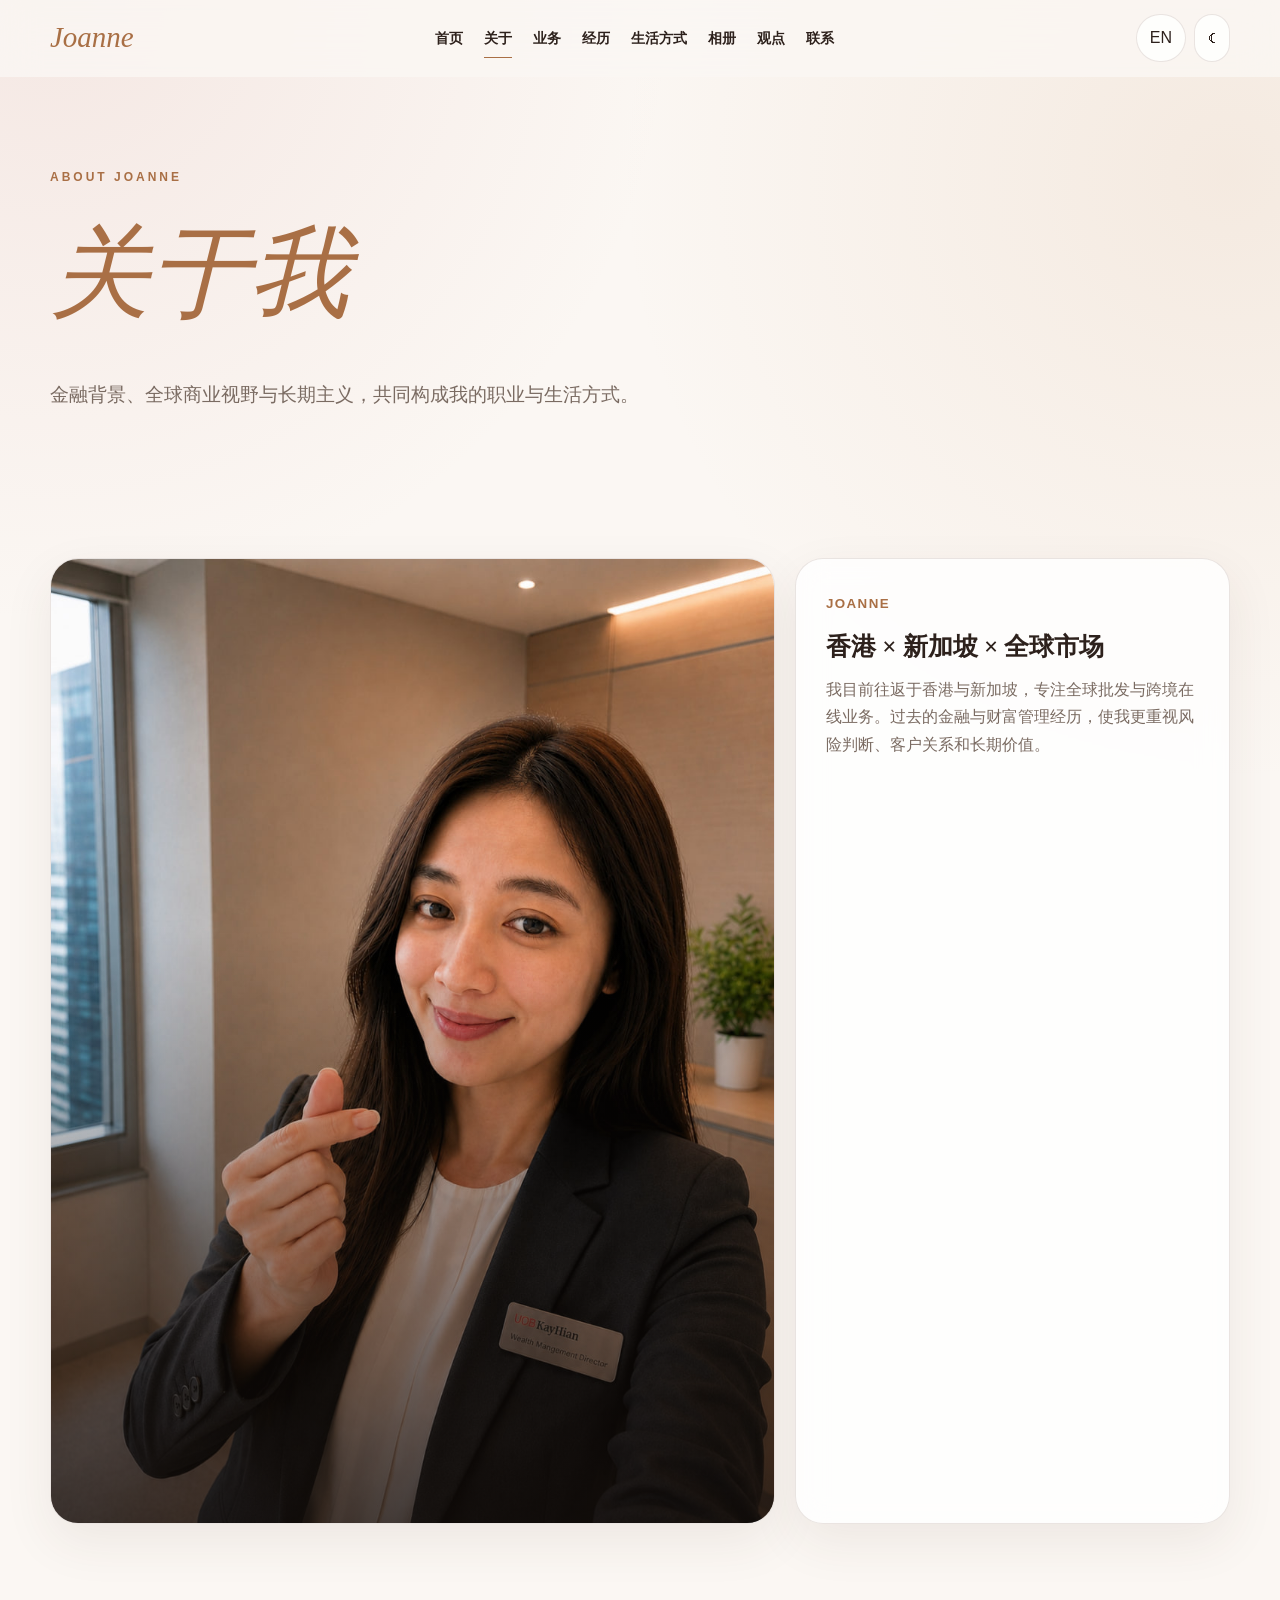
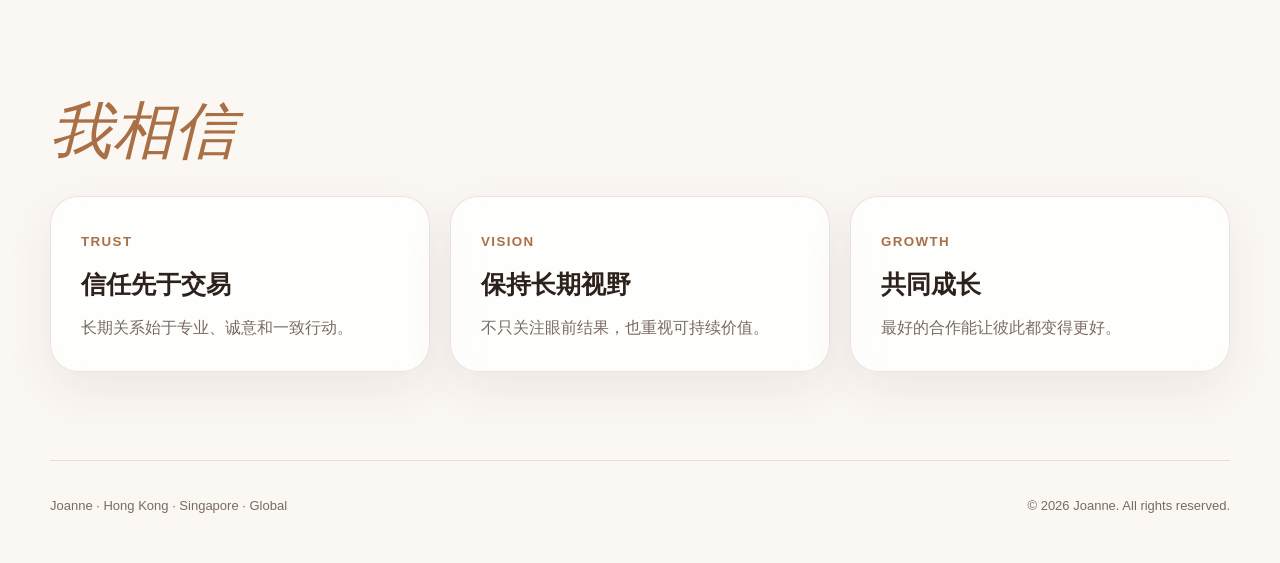
==== about/index.html @ 50d69a50 "Add files via upload" ====
<!doctype html><html lang="zh-CN" data-theme="light"><head><meta charset="utf-8"><meta name="viewport" content="width=device-width,initial-scale=1">
<meta name="description" content="Joanne personal brand website"><title>Joanne | About</title>
<link rel="stylesheet" href="../assets/css/style.css"></head><body>
<div class="loader"><div class="mark">Joanne</div></div>
<header class="site-header"><div class="shell header-inner">
<a class="logo" href="../">Joanne</a><nav class="nav"><a class="" href="../"><span class="zh">首页</span><span class="en">Home</span></a><a class="active" href="../about/"><span class="zh">关于</span><span class="en">About</span></a><a class="" href="../business/"><span class="zh">业务</span><span class="en">Business</span></a><a class="" href="../journey/"><span class="zh">经历</span><span class="en">Journey</span></a><a class="" href="../lifestyle/"><span class="zh">生活方式</span><span class="en">Lifestyle</span></a><a class="" href="../gallery/"><span class="zh">相册</span><span class="en">Gallery</span></a><a class="" href="../journal/"><span class="zh">观点</span><span class="en">Journal</span></a><a class="" href="../contact/"><span class="zh">联系</span><span class="en">Contact</span></a></nav>
<div class="tools"><button class="tool" data-lang-toggle>EN</button><button class="tool" data-theme-toggle>☾</button></div>
</div></header>
<main><div class="shell">
<section class="page-hero reveal"><div class="eyebrow">About Joanne</div><h1 class="zh">关于我</h1><h1 class="en">About Me</h1><p class="zh">金融背景、全球商业视野与长期主义，共同构成我的职业与生活方式。</p><p class="en">A finance background, global business perspective and long-term thinking shape both my work and lifestyle.</p></section>
<section class="reveal"><div class="editorial"><div class="panel editorial-main"><img src="../assets/images/profile-original.jpg"></div><div class="panel card"><small>Joanne</small><h3 class="zh">香港 × 新加坡 × 全球市场</h3><h3 class="en">Hong Kong × Singapore × Global Markets</h3><p class="zh">我目前往返于香港与新加坡，专注全球批发与跨境在线业务。过去的金融与财富管理经历，使我更重视风险判断、客户关系和长期价值。</p><p class="en">I am currently based between Hong Kong and Singapore, focusing on global wholesale and cross-border online business. My experience in finance and wealth management shaped the way I approach risk, relationships and long-term value.</p></div></div></section>
<section class="reveal"><div class="section-head"><h2 class="zh">我相信</h2><h2 class="en">What I Believe</h2></div><div class="grid3"><div class="panel card"><small>Trust</small><h3 class="zh">信任先于交易</h3><h3 class="en">Trust Before Transactions</h3><p class="zh">长期关系始于专业、诚意和一致行动。</p><p class="en">Long-term relationships begin with professionalism, sincerity and consistency.</p></div><div class="panel card"><small>Vision</small><h3 class="zh">保持长期视野</h3><h3 class="en">Think Long Term</h3><p class="zh">不只关注眼前结果，也重视可持续价值。</p><p class="en">Looking beyond immediate results toward sustainable value.</p></div><div class="panel card"><small>Growth</small><h3 class="zh">共同成长</h3><h3 class="en">Grow Together</h3><p class="zh">最好的合作能让彼此都变得更好。</p><p class="en">The best partnerships help both sides become stronger.</p></div></div></section>
</div></main>
<footer class="shell"><div>Joanne · Hong Kong · Singapore · Global</div><div>© 2026 Joanne. All rights reserved.</div></footer>
<div class="modal"><button>×</button><img alt="Preview"></div>
<script src="../assets/js/site.js"></script></body></html>
---- assets/css/style.css ----
:root{
  --bg:#fbf7f3;--surface:#ffffffcc;--surface2:#f2ebe5;--text:#2d211c;--muted:#7a6b62;
  --line:rgba(91,60,43,.13);--accent:#a96f45;--accent2:#d2a57e;--rose:#d8a29c;
  --shadow:0 24px 70px rgba(72,47,33,.14);--radius:28px
}
html[data-theme="dark"]{
  --bg:#1c1715;--surface:#2a231fee;--surface2:#302723;--text:#f7eee8;--muted:#cbb9ad;
  --line:rgba(255,255,255,.12);--accent:#d4a27a;--accent2:#b77b55;--rose:#c98f88;
  --shadow:0 25px 70px rgba(0,0,0,.42)
}
*{box-sizing:border-box}html{scroll-behavior:smooth}body{
  margin:0;background:
  radial-gradient(circle at 4% 0%,rgba(216,162,156,.18),transparent 25%),
  radial-gradient(circle at 96% 8%,rgba(210,165,126,.16),transparent 26%),var(--bg);
  color:var(--text);font-family:Inter,-apple-system,BlinkMacSystemFont,"Segoe UI","PingFang SC","Microsoft YaHei",sans-serif;
  line-height:1.72;transition:.3s
}
body.lang-en .zh{display:none!important}body:not(.lang-en) .en{display:none!important}
a{text-decoration:none;color:inherit}img{max-width:100%;display:block}button{font:inherit}
.shell{width:min(1180px,calc(100% - 34px));margin:auto}
.loader{position:fixed;inset:0;z-index:999;background:var(--bg);display:grid;place-items:center;transition:.65s}
.loader.hide{opacity:0;visibility:hidden}.loader .mark{font-family:Georgia,serif;font-size:clamp(52px,8vw,96px);font-style:italic;color:var(--accent)}
.site-header{position:sticky;top:0;z-index:100;background:color-mix(in srgb,var(--bg) 82%,transparent);backdrop-filter:blur(18px);border-bottom:1px solid transparent}
.site-header.scrolled{border-color:var(--line)}
.header-inner{height:76px;display:flex;align-items:center;justify-content:space-between;gap:22px}
.logo{font-family:Georgia,serif;font-size:29px;color:var(--accent);font-style:italic}
.nav{display:flex;gap:21px;font-size:14px;font-weight:650}.nav a{position:relative}.nav a:after{content:"";position:absolute;left:0;right:100%;bottom:-8px;height:1px;background:var(--accent);transition:.25s}.nav a:hover:after,.nav a.active:after{right:0}
.tools{display:flex;gap:8px}.tool{border:1px solid var(--line);background:var(--surface);color:var(--text);padding:9px 13px;border-radius:999px;cursor:pointer}
.mobile-menu{display:none}
.hero{min-height:calc(100vh - 76px);display:grid;grid-template-columns:1fr 1fr;gap:50px;align-items:center;padding:52px 0 74px}
.eyebrow{text-transform:uppercase;letter-spacing:3px;font-size:12px;font-weight:800;color:var(--accent)}
h1,h2,h3{font-family:Georgia,serif}.hero h1{font-size:clamp(74px,10vw,132px);font-weight:500;font-style:italic;line-height:.9;color:var(--accent);margin:14px 0}
.kicker{font-family:Georgia,serif;font-size:25px;font-style:italic;color:var(--accent2)}
.lead{font-size:19px;color:var(--muted);max-width:650px}
.actions{display:flex;gap:12px;flex-wrap:wrap;margin-top:27px}
.btn{display:inline-flex;align-items:center;justify-content:center;padding:13px 22px;border:1px solid var(--line);border-radius:999px;font-weight:750;transition:.25s}.btn:hover{transform:translateY(-3px);box-shadow:0 14px 30px rgba(56,35,24,.14)}
.btn.primary{background:linear-gradient(135deg,var(--accent2),var(--accent));color:white;border-color:transparent}
.hero-media{position:relative}.hero-photo{min-height:650px;border-radius:42px;overflow:hidden;box-shadow:var(--shadow);position:relative;background:#d8c0b2}.hero-photo img{position:absolute;inset:0;width:100%;height:100%;object-fit:cover}.hero-photo:after{content:"";position:absolute;inset:45% 0 0;background:linear-gradient(transparent,rgba(24,15,11,.6))}
.caption{position:absolute;z-index:2;left:26px;right:26px;bottom:23px;color:#fff}.caption b{font-family:Georgia,serif;font-size:28px;font-weight:500}.caption span{display:block;font-size:12px;letter-spacing:1.5px;text-transform:uppercase;opacity:.86}
.orb{position:absolute;border-radius:50%;z-index:-1}.orb.a{width:180px;height:180px;background:rgba(216,162,156,.28);right:-50px;top:-30px}.orb.b{width:120px;height:120px;background:rgba(210,165,126,.28);left:-38px;bottom:80px}
.stats{display:grid;grid-template-columns:repeat(4,1fr);gap:1px;background:var(--line);border:1px solid var(--line);border-radius:26px;overflow:hidden;box-shadow:var(--shadow);margin-top:-40px;position:relative;z-index:3}
.stat{padding:25px 16px;background:var(--surface);text-align:center}.stat b{display:block;font-family:Georgia,serif;font-size:20px}.stat span{font-size:13px;color:var(--muted)}
section{padding:88px 0}.section-head{display:flex;justify-content:space-between;align-items:end;gap:30px;margin-bottom:34px}.section-head h2{font-size:clamp(39px,5vw,62px);font-weight:500;font-style:italic;color:var(--accent);margin:0;line-height:1}.section-head p{max-width:560px;color:var(--muted);margin:0}
.panel{background:var(--surface);border:1px solid var(--line);border-radius:var(--radius);box-shadow:0 18px 50px rgba(72,47,33,.08);backdrop-filter:blur(15px)}
.grid3{display:grid;grid-template-columns:repeat(3,1fr);gap:20px}.card{padding:30px;transition:.3s}.card:hover{transform:translateY(-7px);box-shadow:var(--shadow)}.card small{color:var(--accent);text-transform:uppercase;letter-spacing:1.4px;font-weight:800}.card h3{font-size:25px;margin:8px 0}.card p{color:var(--muted);margin:0}
.editorial{display:grid;grid-template-columns:1.25fr .75fr;gap:20px}.editorial-main{min-height:560px;overflow:hidden;position:relative}.editorial-main img,.tile img{width:100%;height:100%;object-fit:cover}.editorial-side{display:grid;gap:20px}.tile{position:relative;min-height:270px;overflow:hidden}.tile:after,.editorial-main:after{content:"";position:absolute;inset:38% 0 0;background:linear-gradient(transparent,rgba(18,12,9,.74))}.tile-label{position:absolute;z-index:2;left:22px;bottom:18px;color:white}.tile-label b{font-family:Georgia,serif;font-size:25px}.tile-label span{display:block;font-size:12px;opacity:.85}
.full-bleed{position:relative;min-height:520px;border-radius:36px;overflow:hidden;box-shadow:var(--shadow)}.full-bleed img{position:absolute;width:100%;height:100%;object-fit:cover;filter:brightness(.72)}.full-copy{position:absolute;inset:0;display:grid;place-items:center;text-align:center;color:#fff;padding:30px}.full-copy h2{font-size:clamp(42px,6vw,72px);font-weight:500;font-style:italic;margin:0}.full-copy p{max-width:680px}
.mosaic{display:grid;grid-template-columns:repeat(12,1fr);grid-auto-rows:95px;gap:14px}.mosaic figure{margin:0;border-radius:24px;overflow:hidden;position:relative;cursor:pointer;box-shadow:0 14px 34px rgba(52,30,20,.12)}.mosaic img{width:100%;height:100%;object-fit:cover;transition:.5s}.mosaic figure:hover img{transform:scale(1.05)}.mosaic .wide{grid-column:span 7;grid-row:span 4}.mosaic .tall{grid-column:span 5;grid-row:span 5}.mosaic .small{grid-column:span 4;grid-row:span 3}.mosaic .medium{grid-column:span 8;grid-row:span 3}.mosaic figcaption{position:absolute;left:18px;right:18px;bottom:15px;color:white;z-index:2;font-weight:700}.mosaic figure:after{content:"";position:absolute;inset:45% 0 0;background:linear-gradient(transparent,rgba(16,10,8,.75))}
.timeline{display:grid;gap:18px}.timeline-item{display:grid;grid-template-columns:180px 1fr;gap:26px;padding:28px}.timeline-item .year{font-family:Georgia,serif;font-size:30px;color:var(--accent)}.timeline-item h3{font-size:25px;margin:0 0 6px}.timeline-item p{color:var(--muted);margin:0}
.tags{display:flex;flex-wrap:wrap;gap:10px}.tag{padding:10px 15px;border:1px solid var(--line);border-radius:999px;background:var(--surface);color:var(--muted)}
.journal-grid{display:grid;grid-template-columns:repeat(3,1fr);gap:20px}.post{overflow:hidden}.post img{width:100%;height:230px;object-fit:cover}.post-copy{padding:25px}.post h3{font-size:25px;margin:0 0 8px}.post p{color:var(--muted)}.post a{color:var(--accent);font-weight:750}
.contact{padding:66px 36px;text-align:center;background:linear-gradient(135deg,rgba(169,111,69,.94),rgba(91,55,37,.97));color:white;border-radius:36px;box-shadow:var(--shadow)}.contact h2{font-size:clamp(43px,6vw,72px);font-style:italic;font-weight:500;margin:0}.contact p{max-width:680px;margin:12px auto 25px;opacity:.86}.contact .btn{color:white;border-color:rgba(255,255,255,.35)}.contact .btn.primary{background:white;color:#5f3e2d}
footer{display:flex;justify-content:space-between;gap:20px;border-top:1px solid var(--line);padding:34px 0 45px;color:var(--muted);font-size:13px}
.reveal{opacity:0;transform:translateY(28px);transition:.8s}.reveal.visible{opacity:1;transform:none}
.modal{position:fixed;inset:0;background:rgba(10,7,5,.86);display:none;align-items:center;justify-content:center;z-index:200;padding:25px}.modal.open{display:flex}.modal img{max-height:88vh;max-width:92vw;border-radius:22px}.modal button{position:absolute;top:20px;right:22px;width:44px;height:44px;border:0;border-radius:50%;font-size:24px}
.page-hero{padding:90px 0 40px}.page-hero h1{font-size:clamp(58px,8vw,100px);font-weight:500;font-style:italic;color:var(--accent);margin:0}.page-hero p{max-width:720px;color:var(--muted);font-size:19px}
@media(max-width:900px){.nav{display:none}.mobile-menu{display:block}.hero,.editorial{grid-template-columns:1fr}.hero-photo{min-height:540px}.stats{grid-template-columns:repeat(2,1fr);margin-top:20px}.grid3,.journal-grid{grid-template-columns:1fr}.mosaic{grid-template-columns:repeat(2,1fr);grid-auto-rows:180px}.mosaic .wide,.mosaic .tall,.mosaic .small,.mosaic .medium{grid-column:span 1;grid-row:span 1}.timeline-item{grid-template-columns:1fr}.section-head{display:block}.section-head p{margin-top:15px}}
@media(max-width:520px){.stats{grid-template-columns:1fr}.hero h1{font-size:76px}.hero-photo{min-height:470px}.mosaic{grid-template-columns:1fr}.contact{padding:48px 22px}footer{display:block;text-align:center}}
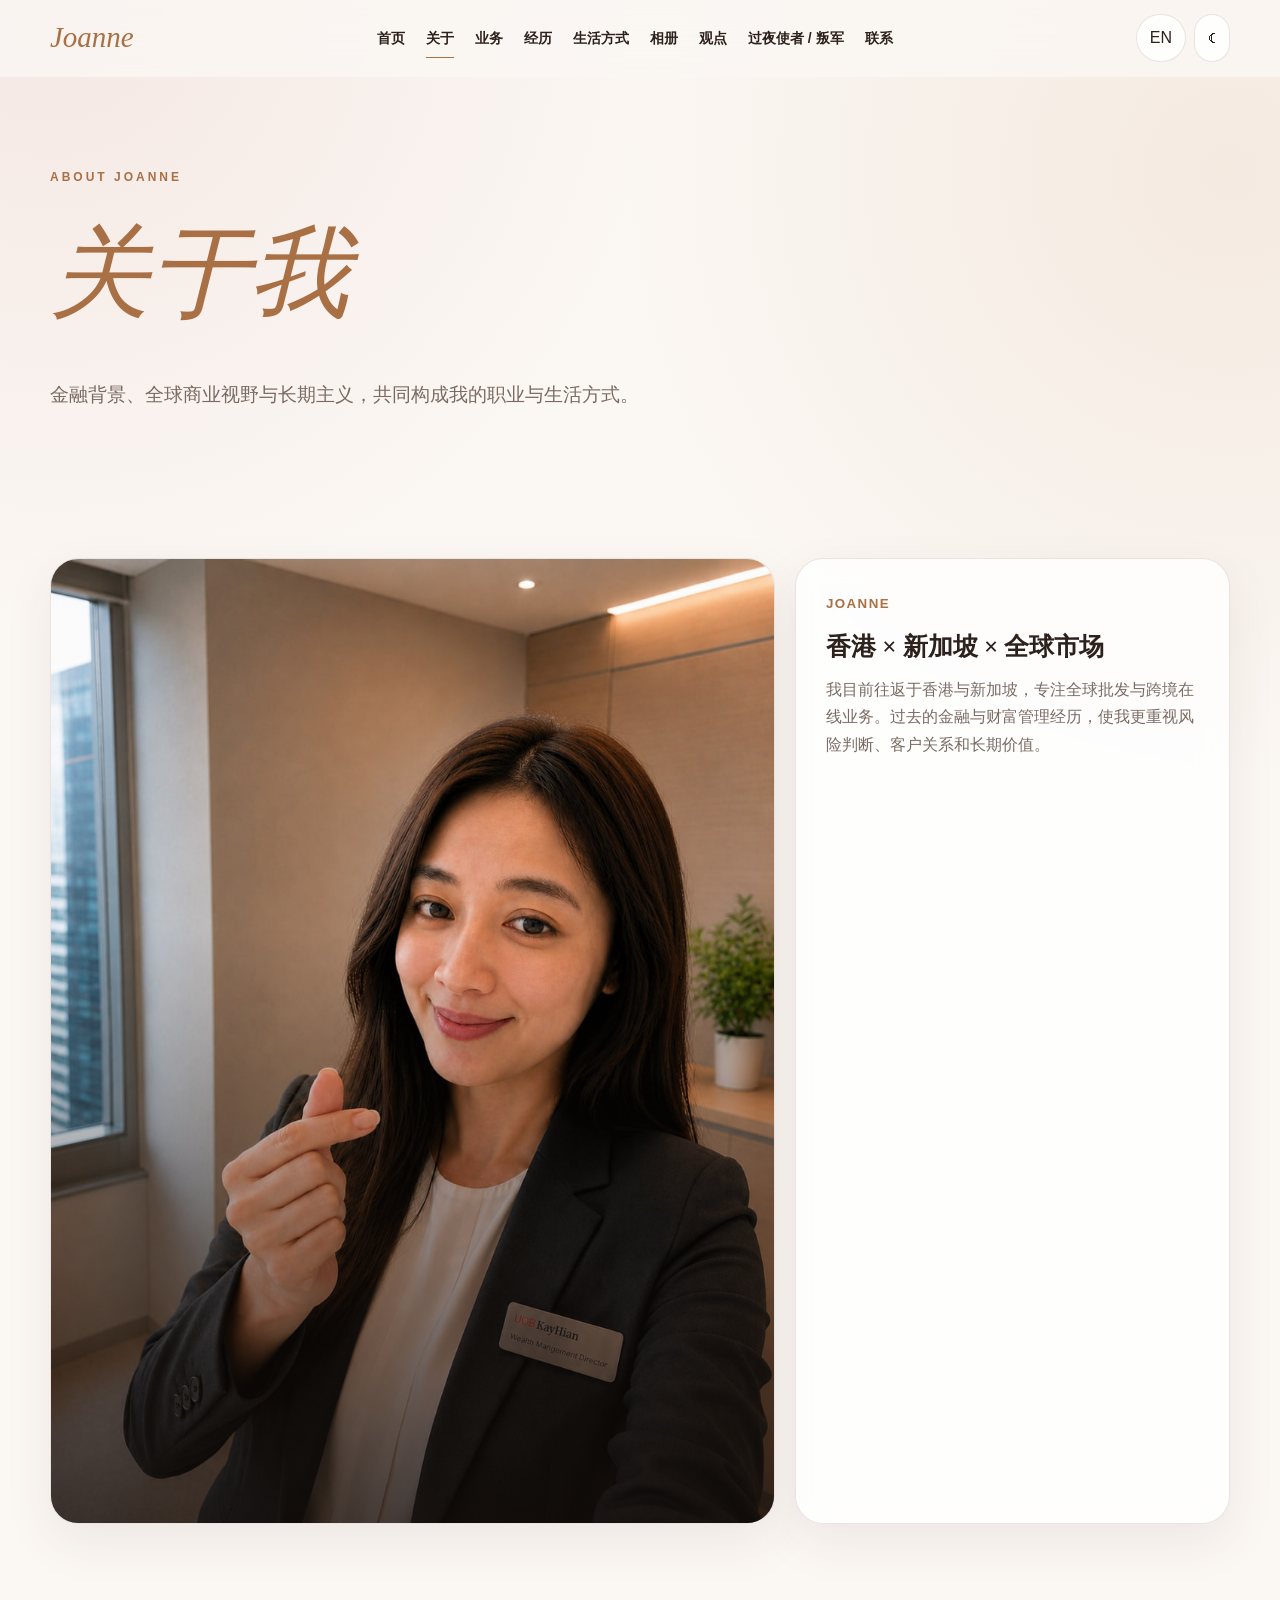
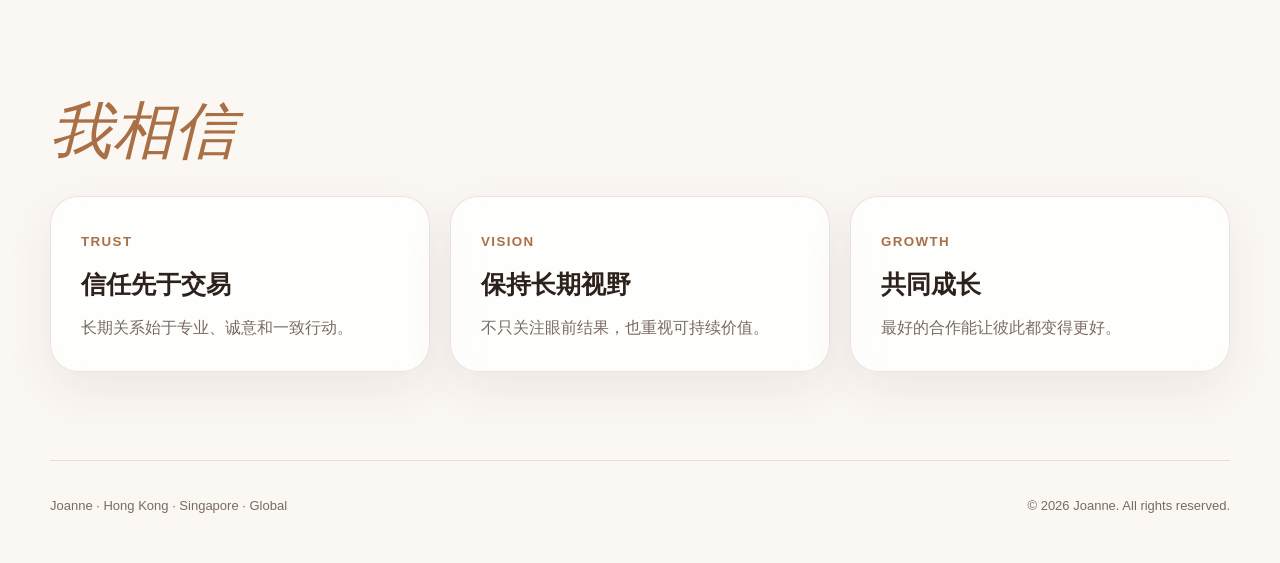
==== commit 6e8369a5: "Add files via upload" ====
--- a/about/index.html
+++ b/about/index.html
@@ -3,7 +3,7 @@
 <link rel="stylesheet" href="../assets/css/style.css"></head><body>
 <div class="loader"><div class="mark">Joanne</div></div>
 <header class="site-header"><div class="shell header-inner">
-<a class="logo" href="../">Joanne</a><nav class="nav"><a class="" href="../"><span class="zh">首页</span><span class="en">Home</span></a><a class="active" href="../about/"><span class="zh">关于</span><span class="en">About</span></a><a class="" href="../business/"><span class="zh">业务</span><span class="en">Business</span></a><a class="" href="../journey/"><span class="zh">经历</span><span class="en">Journey</span></a><a class="" href="../lifestyle/"><span class="zh">生活方式</span><span class="en">Lifestyle</span></a><a class="" href="../gallery/"><span class="zh">相册</span><span class="en">Gallery</span></a><a class="" href="../journal/"><span class="zh">观点</span><span class="en">Journal</span></a><a class="" href="../contact/"><span class="zh">联系</span><span class="en">Contact</span></a></nav>
+<a class="logo" href="../">Joanne</a><nav class="nav"><a class="" href="../"><span class="zh">首页</span><span class="en">Home</span></a><a class="active" href="../about/"><span class="zh">关于</span><span class="en">About</span></a><a class="" href="../business/"><span class="zh">业务</span><span class="en">Business</span></a><a class="" href="../journey/"><span class="zh">经历</span><span class="en">Journey</span></a><a class="" href="../lifestyle/"><span class="zh">生活方式</span><span class="en">Lifestyle</span></a><a class="" href="../gallery/"><span class="zh">相册</span><span class="en">Gallery</span></a><a class="" href="../journal/"><span class="zh">观点</span><span class="en">Journal</span></a><a href="../overnight/"><span class="zh">过夜使者 / 叛军</span><span class="en">Overnight Rebels</span></a><a class="" href="../contact/"><span class="zh">联系</span><span class="en">Contact</span></a></nav>
 <div class="tools"><button class="tool" data-lang-toggle>EN</button><button class="tool" data-theme-toggle>☾</button></div>
 </div></header>
 <main><div class="shell">
--- a/assets/css/style.css
+++ b/assets/css/style.css
@@ -57,3 +57,58 @@
 .page-hero{padding:90px 0 40px}.page-hero h1{font-size:clamp(58px,8vw,100px);font-weight:500;font-style:italic;color:var(--accent);margin:0}.page-hero p{max-width:720px;color:var(--muted);font-size:19px}
 @media(max-width:900px){.nav{display:none}.mobile-menu{display:block}.hero,.editorial{grid-template-columns:1fr}.hero-photo{min-height:540px}.stats{grid-template-columns:repeat(2,1fr);margin-top:20px}.grid3,.journal-grid{grid-template-columns:1fr}.mosaic{grid-template-columns:repeat(2,1fr);grid-auto-rows:180px}.mosaic .wide,.mosaic .tall,.mosaic .small,.mosaic .medium{grid-column:span 1;grid-row:span 1}.timeline-item{grid-template-columns:1fr}.section-head{display:block}.section-head p{margin-top:15px}}
 @media(max-width:520px){.stats{grid-template-columns:1fr}.hero h1{font-size:76px}.hero-photo{min-height:470px}.mosaic{grid-template-columns:1fr}.contact{padding:48px 22px}footer{display:block;text-align:center}}
+
+
+/* 口嗨版 */
+.kouhai-summary{display:grid;grid-template-columns:repeat(4,1fr);gap:16px;margin-bottom:28px}
+.kouhai-metric{padding:25px;text-align:center}
+.kouhai-metric strong{display:block;font-family:Georgia,serif;font-size:34px;color:var(--accent)}
+.kouhai-metric span{font-size:13px;color:var(--muted)}
+.kouhai-toolbar{display:flex;justify-content:space-between;align-items:center;gap:16px;margin-bottom:24px;flex-wrap:wrap}
+.kouhai-search{min-width:260px;flex:1;border:1px solid var(--line);background:var(--surface);color:var(--text);padding:13px 16px;border-radius:999px;outline:none}
+.kouhai-filters{display:flex;gap:8px;flex-wrap:wrap}
+.kouhai-filter{border:1px solid var(--line);background:var(--surface);color:var(--muted);padding:10px 14px;border-radius:999px;cursor:pointer}
+.kouhai-filter.active{background:var(--accent);color:#fff;border-color:var(--accent)}
+.people-grid{display:grid;grid-template-columns:repeat(5,1fr);gap:18px}
+.person-card{padding:24px 20px;transition:.3s}
+.person-card:hover{transform:translateY(-6px);box-shadow:var(--shadow)}
+.person-avatar{width:76px;height:76px;border-radius:50%;margin:0 auto 14px;display:grid;place-items:center;
+background:linear-gradient(135deg,rgba(216,162,156,.4),rgba(210,165,126,.45));font-family:Georgia,serif;font-size:28px;color:var(--accent)}
+.person-card h3{text-align:center;margin:0 0 5px;font-size:24px}
+.person-line{text-align:center;color:var(--muted);font-size:13px;min-height:44px}
+.status-pill{display:block;width:max-content;margin:13px auto 18px;padding:6px 11px;border-radius:999px;font-size:12px;font-weight:800}
+.status-watch{background:#fff2cf;color:#8b6200}.status-low{background:#ffe0dc;color:#a6433b}.status-start{background:#e9e3ff;color:#5b45a5}
+.progress{height:8px;background:var(--surface2);border-radius:999px;overflow:hidden;margin:12px 0 16px}
+.progress span{display:block;height:100%;background:linear-gradient(90deg,var(--accent2),var(--accent));border-radius:inherit}
+.person-data{display:grid;gap:9px;font-size:13px}
+.person-data div{display:flex;justify-content:space-between;gap:12px;border-top:1px solid var(--line);padding-top:9px}
+.person-data span:first-child{color:var(--muted)}
+.kouhai-quote{margin-top:30px;padding:38px;text-align:center}
+.kouhai-quote blockquote{font-family:Georgia,serif;font-style:italic;font-size:30px;color:var(--accent);margin:0}
+.kouhai-note{margin-top:22px;color:var(--muted);font-size:13px;text-align:center}
+@media(max-width:1100px){.people-grid{grid-template-columns:repeat(3,1fr)}}
+@media(max-width:760px){.kouhai-summary{grid-template-columns:repeat(2,1fr)}.people-grid{grid-template-columns:1fr}.kouhai-search{min-width:100%}}
+
+.ov-summary{display:grid;grid-template-columns:repeat(4,1fr);gap:16px;margin:28px 0}
+.ov-metric{padding:25px;text-align:center}.ov-metric strong{display:block;font-family:Georgia,serif;font-size:38px;color:var(--accent)}
+.ov-metric span{font-size:13px;color:var(--muted)}
+.ov-layout{display:grid;grid-template-columns:1.2fr .8fr;gap:20px}
+.ov-box{padding:25px}.ov-box h3{font-size:27px;margin:0 0 18px}
+.rank-row{display:grid;grid-template-columns:42px 1fr 70px;gap:12px;align-items:center;padding:12px 0;border-top:1px solid var(--line)}
+.rank-row:first-of-type{border-top:0}.rank-num{width:32px;height:32px;border-radius:50%;display:grid;place-items:center;background:var(--surface2);color:var(--accent);font-weight:800}
+.rank-name small{display:block;color:var(--muted)}.rank-value{text-align:right;font-family:Georgia,serif;font-size:24px;color:var(--accent)}
+.bar-row{display:grid;grid-template-columns:70px 1fr 35px;gap:10px;align-items:center;margin:14px 0}
+.bar-track{height:12px;background:var(--surface2);border-radius:999px;overflow:hidden}.bar-fill{height:100%;background:linear-gradient(90deg,var(--accent2),var(--accent))}
+.ov-toolbar{display:flex;justify-content:space-between;gap:12px;align-items:center;flex-wrap:wrap;margin:28px 0 20px}
+.ov-tabs{display:flex;gap:8px;flex-wrap:wrap}.ov-tab{border:1px solid var(--line);background:var(--surface);color:var(--muted);padding:10px 15px;border-radius:999px;cursor:pointer}.ov-tab.active{background:var(--accent);color:#fff;border-color:var(--accent)}
+.ov-search{min-width:260px;flex:1;max-width:390px;border:1px solid var(--line);background:var(--surface);color:var(--text);padding:12px 16px;border-radius:999px}
+.ov-cards{display:grid;grid-template-columns:repeat(4,1fr);gap:16px}.ov-person{padding:22px}.ov-person-top{display:flex;justify-content:space-between;gap:12px}.ov-person h3{font-size:24px;margin:0}.ov-person small{color:var(--muted)}.ov-total{font-family:Georgia,serif;font-size:34px;color:var(--accent)}
+.ov-progress{height:8px;background:var(--surface2);border-radius:999px;overflow:hidden;margin:16px 0}.ov-progress span{display:block;height:100%;background:linear-gradient(90deg,var(--accent2),var(--accent))}
+.ov-meta{display:flex;justify-content:space-between;color:var(--muted);font-size:12px}
+.ov-table-wrap{padding:24px;margin-top:22px}.ov-table-scroll{overflow:auto;border:1px solid var(--line);border-radius:18px}.ov-table{border-collapse:collapse;width:100%;min-width:980px;font-size:13px}
+.ov-table th,.ov-table td{padding:10px;border-right:1px solid var(--line);border-bottom:1px solid var(--line);text-align:center}.ov-table th{background:var(--surface2)}.ov-table td:first-child,.ov-table th:first-child{position:sticky;left:0;background:var(--surface-solid);font-weight:800}
+.ov-table .hit{background:color-mix(in srgb,var(--accent2) 25%,transparent);color:var(--accent);font-weight:800}.ov-table .multi{background:color-mix(in srgb,var(--rose) 34%,transparent);font-weight:800}.ov-table .leave{background:var(--surface2);color:var(--muted);font-style:italic}
+.ov-source-grid{display:grid;grid-template-columns:repeat(3,1fr);gap:18px}.ov-source{padding:12px;overflow:hidden}.ov-source img{width:100%;border-radius:16px}
+.ov-note{font-size:13px;color:var(--muted)}
+@media(max-width:980px){.ov-layout{grid-template-columns:1fr}.ov-cards{grid-template-columns:repeat(2,1fr)}.ov-source-grid{grid-template-columns:1fr}}
+@media(max-width:680px){.ov-summary{grid-template-columns:repeat(2,1fr)}.ov-cards{grid-template-columns:1fr}.ov-search{max-width:none;width:100%}}
